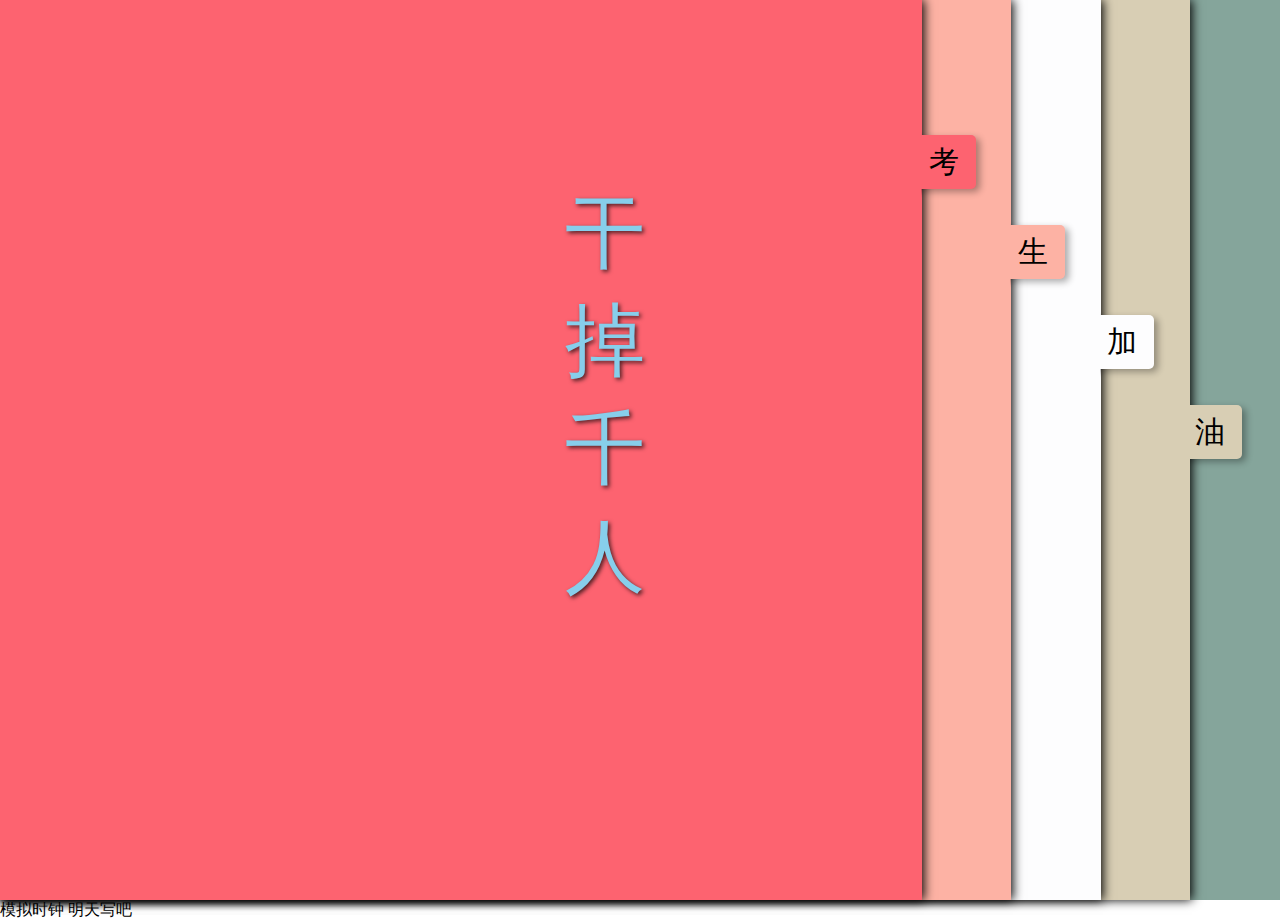
==== index.html @ 9883545b "css1" ====
<!DOCTYPE html>
<html lang="en">
<head>
    <meta charset="UTF-8">
    <title>CSS动画练习</title>
    <link rel="stylesheet" href="css.css">
</head>
<body>
<!--纸张滑出-->
    <section class="css1">
        <div class="area1">
        <div class="page1" style="background-color:#d8ceb4;">
            <aside class="page1-aside" style="background-color:#d8ceb4;">油</aside>
            <p>考的全会</p>
        </div>
            <div class="area2">
        <div class="page2" style="background-color:#fdfdfe;">
            <aside class="page2-aside" style="background-color:#fdfdfe;">加</aside>
            <p>蒙的全对</p>
        </div>
                <div class="area3">
        <div class="page3" style="background-color:#fdb2a4;">
            <aside class="page3-aside" style="background-color:#fdb2a4;">生</aside>
            <p>争取一分</p>
        </div>
        <div class="page4" style="background-color:#fd6370;">
            <aside class="page4-aside" style="background-color:#fd6370;">考</aside>
            <p>干掉千人</p>
        </div>
        </div>
        </div>
        </div>
    </section>
<!--模拟时钟/=-->
    <section>
        模拟时钟

        明天写吧
    </section>

</body>
</html>
---- css.css ----
*{
    margin: 0;
    padding: 0;
    box-sizing: border-box;
}

/*css1纸张滑出*/



.css1{
    position: relative;
    height: 100vh;
    background-color: #85a59b;
}

.area1{

}

.page1,.page2,.page3,.page4{
    position: absolute;
    height: 100vh;
    top: 0;
    left: -60%;
    box-shadow: 2px 0 10px black;
    transition: all 1s ease;
}

.page1{
    width: 93vw;

}
.page2{
    width: 86vw;
}
.page3{
    width: 79vw;
}
.page4{
    width: 72vw;
}

.page1-aside,.page2-aside,.page3-aside,.page4-aside{
    position: absolute;
    font-size: 30px;
    text-align: center;
    line-height: 6vh;
    height: 6vh;
    width: 5vw;
    left: 99%;
    border-top-right-radius: 5px;
    border-bottom-right-radius: 5px;
    box-shadow:4px 3px 7px 0 rgba(0, 0, 0, 0.32);
}

.page1-aside{
    top: 45%;
}
.page2-aside{
    top: 35%;
}
.page3-aside{
    top: 25%;
}
.page4-aside{
    top: 15%;
}

/*遮住阴影*/
.page4-aside::after,.page1-aside::after,.page2-aside::after,.page3-aside::after{
    content: "";
    display: block;
    position: absolute;
    height: 20vh;
    width: 3vw;
    left: -46%;
    top: -100%;

}
.page4-aside::after{
    background-color:#fd6370;
}
.page1-aside::after{
    left: -42%;
    background-color:#d8ceb4;
}
.page2-aside::after{
    left: -44%;
    background-color:#fdfdfe;
}
.page3-aside::after{
    left: -46%;
    background-color:#fdb2a4
}
.area1 p{
    position: absolute;
    display: block;
    left: 70%;
    margin-left: -1em;
    top: 20%;
    color: skyblue;
    width: 1em;
    height: 5em;
    font-size: 80px;
    text-align: center;
    text-shadow: 2px 2px 4px rgba(0, 0, 0, 0.7);
}


/*布局完成，开始添加hover*/


.area1:hover .page1{
    left: 0;
}
.area2:hover .page2{
    left: 0;
}
.area3:hover .page3{
    left: 0;
}
.page4:hover{
    left: 0;
}

/*模拟时钟*/
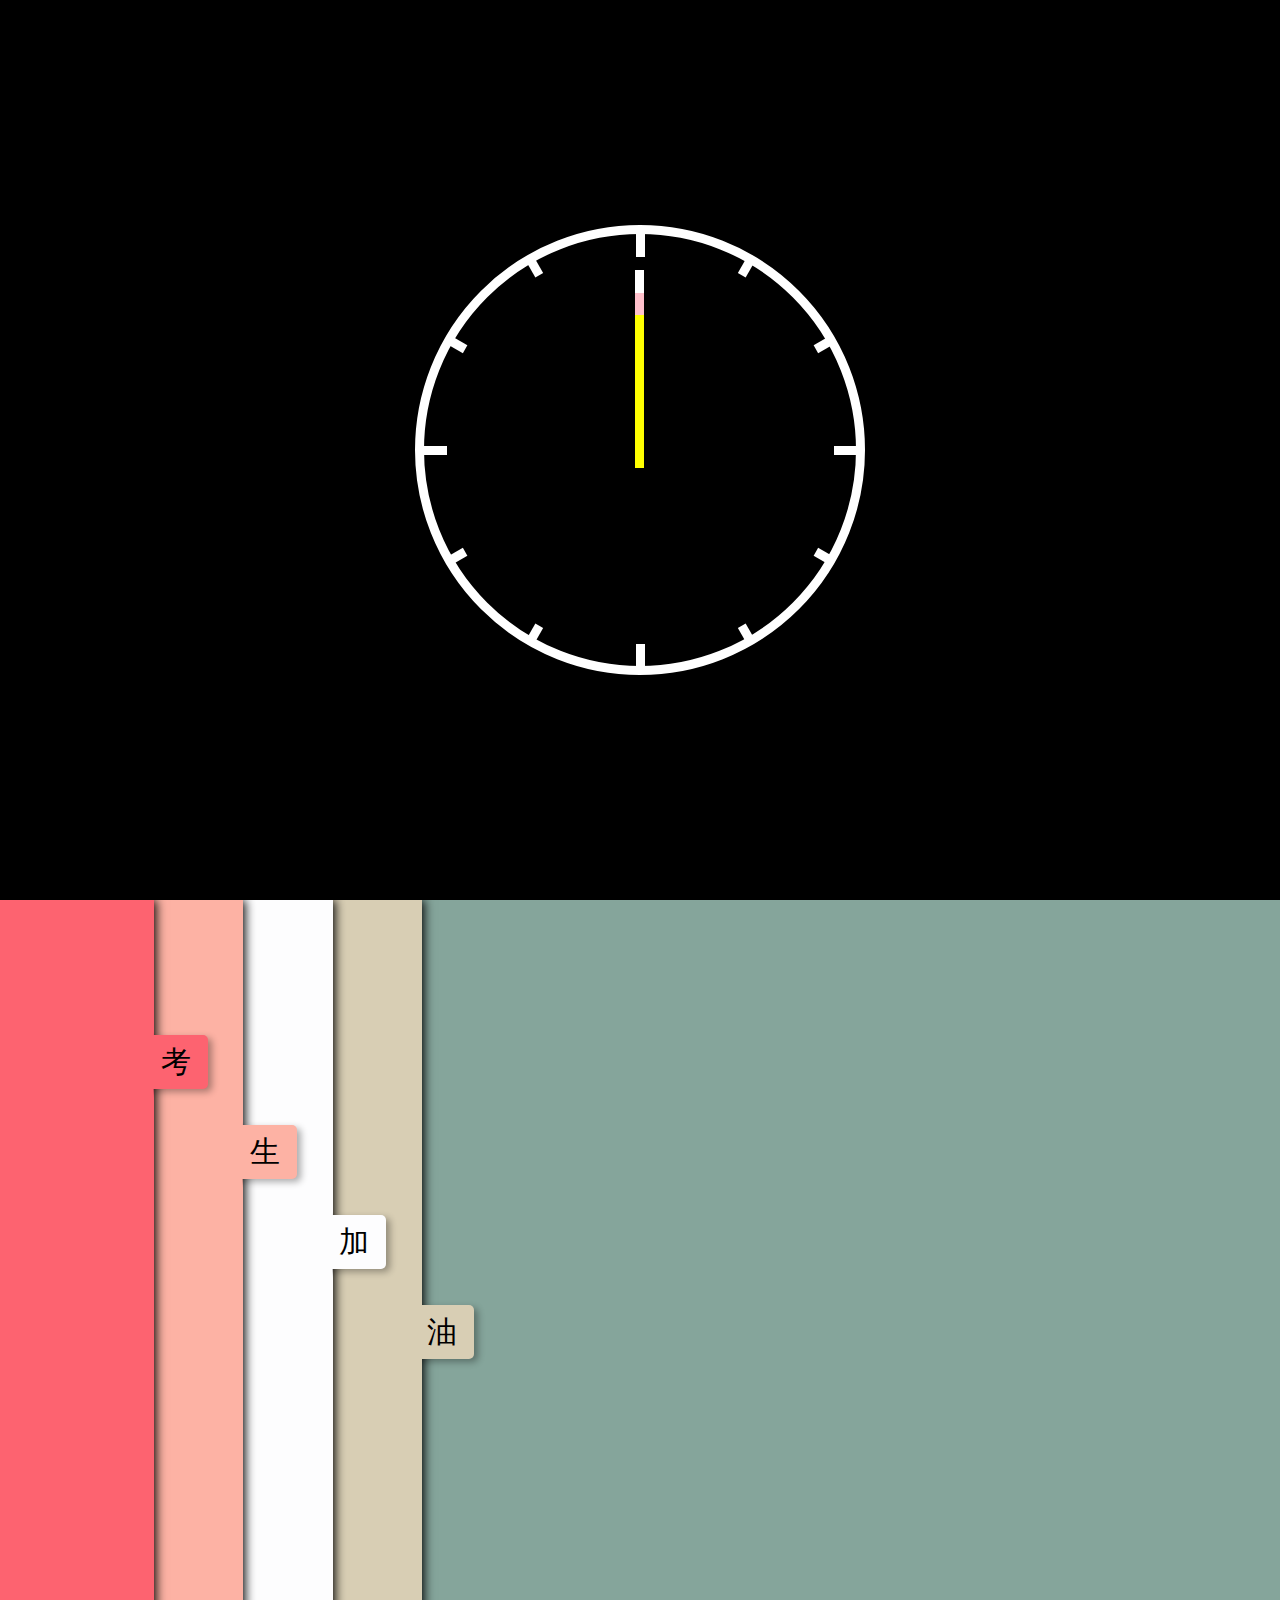
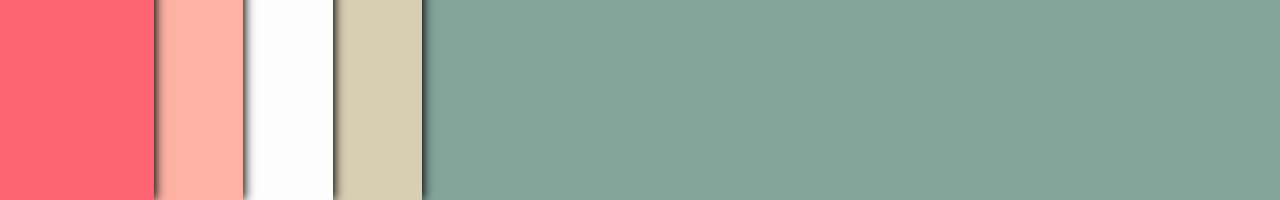
==== commit 28357f51: "time" ====
--- a/index.html
+++ b/index.html
@@ -3,9 +3,38 @@
 <head>
     <meta charset="UTF-8">
     <title>CSS动画练习</title>
-    <link rel="stylesheet" href="css.css">
+<!--    纸张滑出-->
+    <link rel="stylesheet" href="css/css.css">
+<!--    时钟-->
+    <link rel="stylesheet" href="css/time.css">
 </head>
 <body>
+<!--模拟时钟/=-->
+
+<section class="time">
+    <div class="time-body">
+        <div class="timemark">
+            <div class="timenum time1"></div>
+            <div class="timenum time2"></div>
+            <div class="timenum time3"></div>
+            <div class="timenum time4"></div>
+            <div class="timenum time5"></div>
+            <div class="timenum time6"></div>
+            <div class="timenum time7"></div>
+            <div class="timenum time8"></div>
+            <div class="timenum time9"></div>
+            <div class="timenum time10"></div>
+            <div class="timenum time11"></div>
+            <div class="timenum time12"></div>
+        </div>
+        <div class="pointer">
+            <div class="S"></div>
+            <div class="M"></div>
+            <div class="T"></div>
+        </div>
+    </div>
+</section>
+
 <!--纸张滑出-->
     <section class="css1">
         <div class="area1">
@@ -31,12 +60,7 @@
         </div>
         </div>
     </section>
-<!--模拟时钟/=-->
-    <section>
-        模拟时钟
 
-        明天写吧
-    </section>
 
 </body>
 </html>--- a/css/css.css
+++ b/css/css.css
@@ -0,0 +1,124 @@
+*{
+    margin: 0;
+    padding: 0;
+    box-sizing: border-box;
+}
+
+/*css1纸张滑出*/
+
+
+
+.css1{
+    position: relative;
+    height: 100vh;
+    background-color: #85a59b;
+}
+.page1,.page2,.page3,.page4{
+    position: absolute;
+    height: 100vh;
+    top: 0;
+    left: -60%;
+    box-shadow: 2px 0 10px black;
+    transition: all 1s ease;
+}
+
+.page1{
+    width: 93vw;
+
+}
+.page2{
+    width: 86vw;
+}
+.page3{
+    width: 79vw;
+}
+.page4{
+    width: 72vw;
+}
+
+.page1-aside,.page2-aside,.page3-aside,.page4-aside{
+    position: absolute;
+    font-size: 30px;
+
+    text-align: center;
+    line-height: 6vh;
+    height: 6vh;
+    width: 5vw;
+    left: 99%;
+    border-top-right-radius: 5px;
+    border-bottom-right-radius: 5px;
+    box-shadow:4px 3px 7px 0 rgba(0, 0, 0, 0.32);
+}
+
+.page1-aside{
+    top: 45%;
+}
+.page2-aside{
+    top: 35%;
+}
+.page3-aside{
+    top: 25%;
+}
+.page4-aside{
+    top: 15%;
+}
+
+/*遮住阴影*/
+.page4-aside::after,.page1-aside::after,.page2-aside::after,.page3-aside::after{
+    content: "";
+    display: block;
+    position: absolute;
+    height: 20vh;
+    width: 3vw;
+    left: -46%;
+    top: -100%;
+
+}
+.page4-aside::after{
+    background-color:#fd6370;
+}
+.page1-aside::after{
+    left: -42%;
+    background-color:#d8ceb4;
+}
+.page2-aside::after{
+    left: -44%;
+    background-color:#fdfdfe;
+}
+.page3-aside::after{
+    left: -46%;
+    background-color:#fdb2a4
+}
+.area1 p{
+    position: absolute;
+    display: block;
+    left: 70%;
+    margin-left: -1em;
+    top: 20%;
+    color: skyblue;
+    width: 1em;
+    height: 5em;
+    font-size: 80px;
+    text-align: center;
+    text-shadow: 2px 2px 4px rgba(0, 0, 0, 0.7);
+}
+
+
+/*布局完成，开始添加hover*/
+
+
+.area1:hover .page1{
+    left: 0;
+}
+.area2:hover .page2{
+    left: 0;
+}
+.area3:hover .page3{
+    left: 0;
+}
+.page4:hover{
+    left: 0;
+}
+
+/*模拟时钟*/
+
--- a/css/time.css
+++ b/css/time.css
@@ -0,0 +1,114 @@
+.time{
+    position: relative;
+    height: 100vh;
+    background-color: black;
+}
+
+.time-body{
+    position: absolute;
+    left: 50%;
+    margin-left: -25vh;
+    top: 50%;
+    margin-top: -25vh;
+    width: 50vh;
+    height: 50vh;
+    background-color: transparent;
+    border: 1vh solid white;
+    border-radius: 25vh;
+}
+
+
+.timenum {
+    position: absolute;
+    left: -1%;
+    top: 50%;
+    margin-top: -0.5vh;
+    width: 49vh;
+    height: 1vh;
+    border-left: 2vh solid white;
+}
+.timenum:nth-child(3n){
+    border-left: 3vh solid white;
+}
+.time1 {
+
+    transform: rotateZ(120deg);
+}
+.time2 {
+    transform: rotateZ(150deg);
+}
+.time3 {
+    transform: rotateZ(180deg);
+}
+.time4 {
+    transform: rotateZ(210deg);
+}
+.time5 {
+    transform: rotateZ(240deg);
+}
+.time6 {
+    transform: rotateZ(270deg);
+}
+.time7 {
+    transform: rotateZ(300deg);
+}
+.time8 {
+    transform: rotateZ(330deg);
+}
+.time9 {
+    transform: rotateZ(0deg);
+}
+.time10 {
+     transform: rotateZ(30deg);
+ }
+.time11 {
+    transform: rotateZ(60deg);
+}
+.time12 {
+    transform: rotateZ(90deg);
+}
+
+
+.T,.S,.M{
+    position: absolute;
+    left: 50%;
+    top: 50%;
+    margin-top: -0.5vh;
+    height: 1vh;
+}
+
+.S{
+    margin-left: -20vh;
+    width: 40vh;
+    border-left: 22vh solid white;
+    animation: goS 60s linear;
+}
+
+
+.M{
+    margin-left: -17.5vh;
+    width: 35vh;
+    border-left: 19.5vh solid pink;
+    animation: goS 3600s linear;
+}
+
+.T{
+    margin-left: -15vh;
+    width: 30vh;
+    border-left: 17vh solid yellow;
+    animation: goS 216000s linear;
+}
+.pointer{
+    position: absolute;
+    left: 50%;
+    margin-left: -25vh;
+    top: 50%;
+    margin-top: -25vh;
+    width: 50vh;
+    height: 50vh;
+    transform: rotateZ(90deg);
+}
+
+@keyframes goS {
+    100%{transform: rotateZ(360deg)}
+}
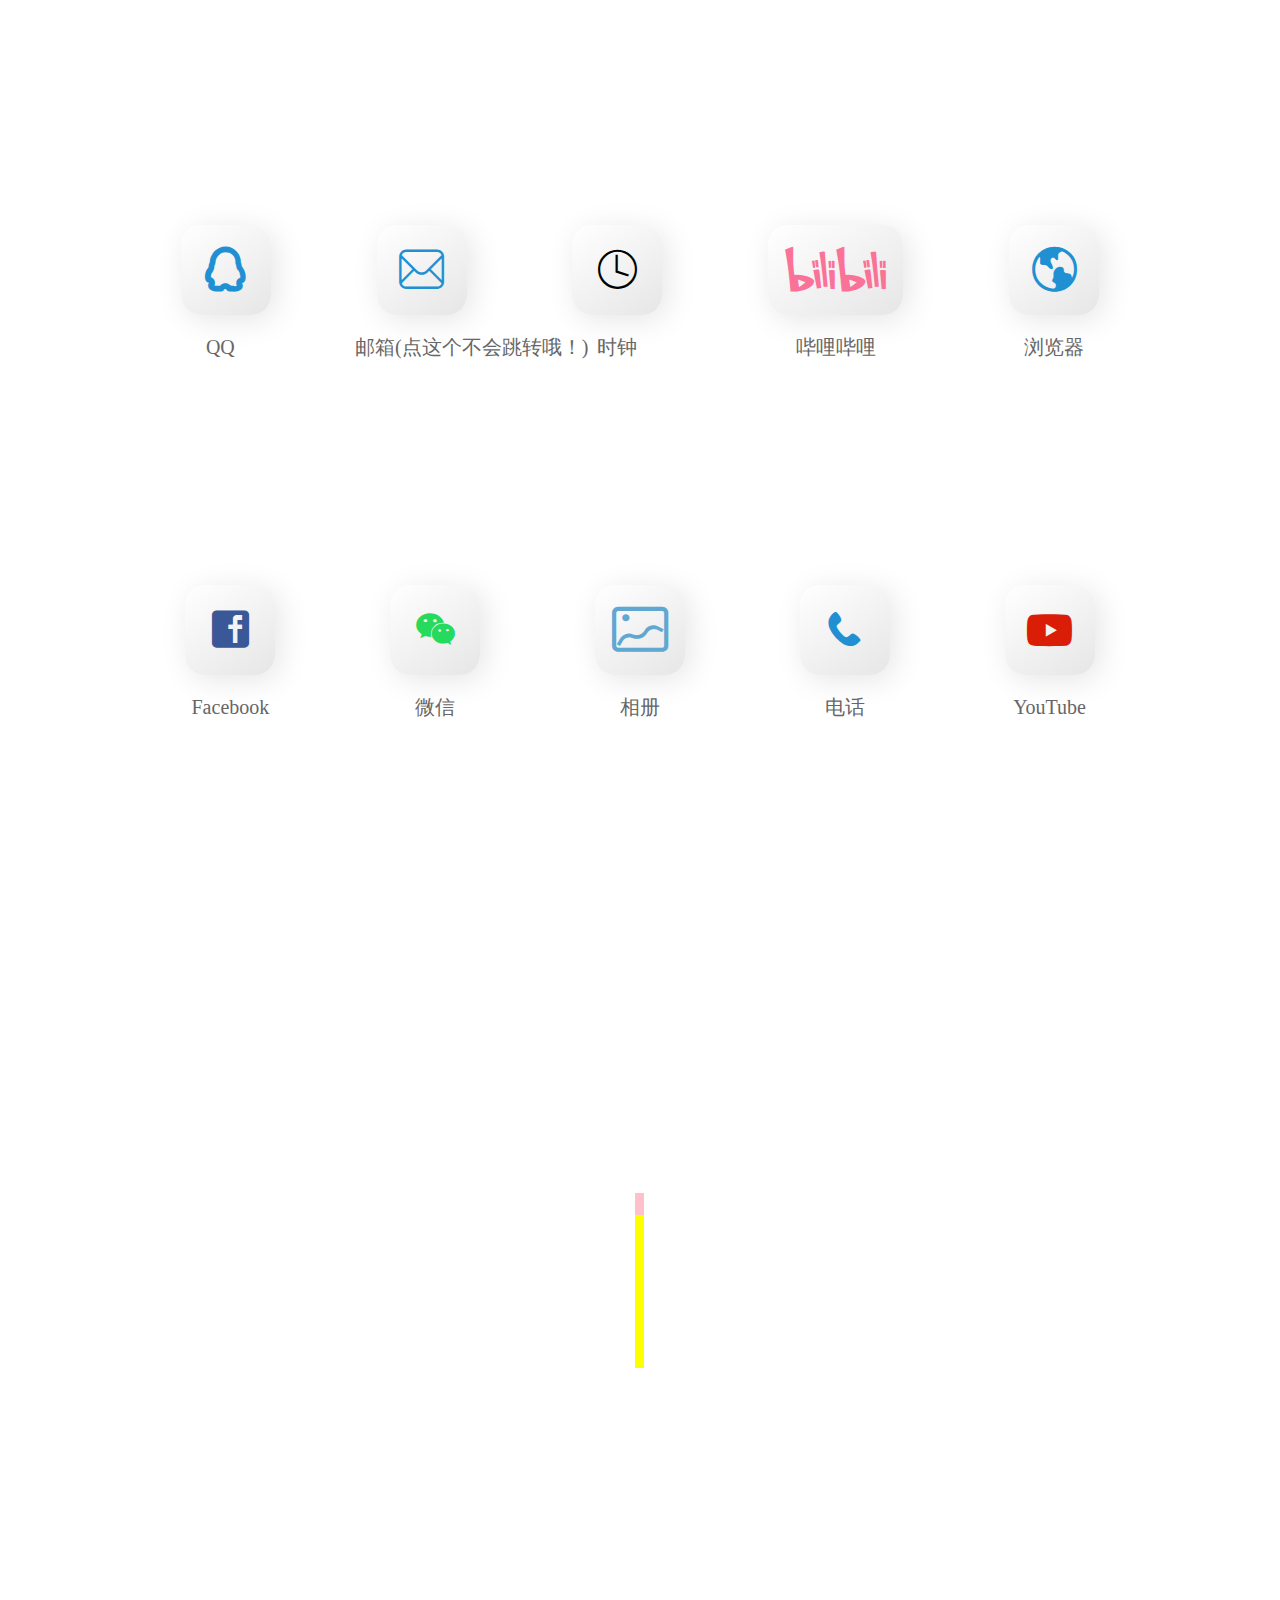
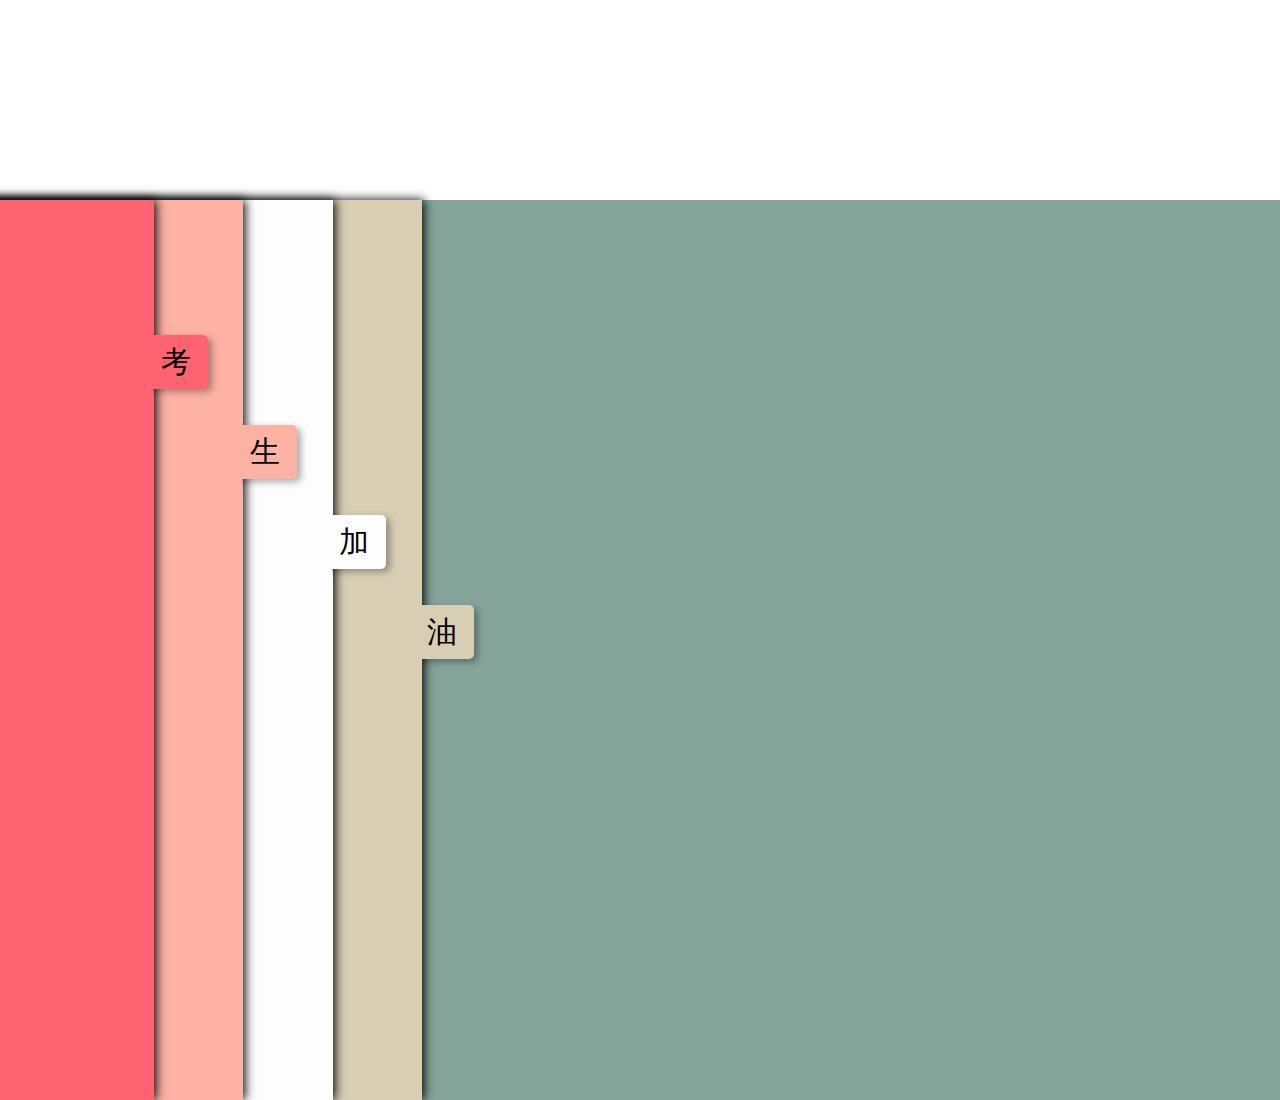
==== commit 602ceea0: "new" ====
--- a/index.html
+++ b/index.html
@@ -3,15 +3,40 @@
 <head>
     <meta charset="UTF-8">
     <title>CSS动画练习</title>
+<!--    字体图标-->
+    <link rel="stylesheet" href="font-icon/font_kjczy0889b/iconfont.css">
 <!--    纸张滑出-->
     <link rel="stylesheet" href="css/css.css">
 <!--    时钟-->
     <link rel="stylesheet" href="css/time.css">
+<!--    拟态化网页图标 -->
+    <link rel="stylesheet" href="css/Mimicicon.css">
+
 </head>
 <body>
+
+<!--拟态化网页图标-->
+
+<section class="Mimicicon">
+
+    <ul class="icon-body">
+        <a href="https://im.qq.com/"><li class="QQ icon iconfont" style="color: rgb(32, 144, 210)">&#xe61e;</li></a>
+        <li class="icon iconfont" style="color: rgb(32, 144, 210)">&#xe64d;</li>
+        <a href="#-time"><li class="icontime icon iconfont" style="color: black">&#xe6be;</li></a>
+        <a href="https://www.bilibili.com/"><li class="iconbilibili icon iconfont" style="width: 15vh;color: rgb(251, 114, 153)">&#xe6b4;</li></a>
+        <a href="https://www.baidu.com/"><li class="iconbaidu icon iconfont" style="color: rgb(32, 144, 210)">&#xe68f;</li></a>
+        <a href="#"><li class="Facebook icon iconfont" style="color: rgb(58, 88, 152)">&#xe511;</li></a>
+        <a href="#"><li class="Wechat icon iconfont" style="color: rgb(37, 218, 92)">&#xe620;</li></a>
+        <a href="#paper"><li class="picture icon iconfont" style="color: rgb(96, 167, 210)">&#xe6ab;</li></a>
+        <a href="#"><li class="phone icon iconfont" style="color: rgb(32, 144, 210)">&#xe603;</li></a>
+        <a href="https://www.youtube.com/"><li class="youtube icon iconfont" style="color: rgb(217, 29, 7)">&#xea07;</li></a>
+    </ul>
+
+</section>
+
 <!--模拟时钟/=-->
 
-<section class="time">
+<section class="time" id="-time">
     <div class="time-body">
         <div class="timemark">
             <div class="timenum time1"></div>
@@ -36,7 +61,7 @@
 </section>
 
 <!--纸张滑出-->
-    <section class="css1">
+    <section class="css1" id="paper">
         <div class="area1">
         <div class="page1" style="background-color:#d8ceb4;">
             <aside class="page1-aside" style="background-color:#d8ceb4;">油</aside>
--- a/font-icon/font_kjczy0889b/iconfont.css
+++ b/font-icon/font_kjczy0889b/iconfont.css
@@ -0,0 +1,57 @@
+@font-face {font-family: "iconfont";
+  src: url('iconfont.eot?t=1594689063688'); /* IE9 */
+  src: url('iconfont.eot?t=1594689063688#iefix') format('embedded-opentype'), /* IE6-IE8 */
+  url('[data-uri]') format('woff2'),
+  url('iconfont.woff?t=1594689063688') format('woff'),
+  url('iconfont.ttf?t=1594689063688') format('truetype'), /* chrome, firefox, opera, Safari, Android, iOS 4.2+ */
+  url('iconfont.svg?t=1594689063688#iconfont') format('svg'); /* iOS 4.1- */
+}
+
+.iconfont {
+  font-family: "iconfont" !important;
+  font-size: 16px;
+  font-style: normal;
+  -webkit-font-smoothing: antialiased;
+  -moz-osx-font-smoothing: grayscale;
+}
+
+.icon-tengxun:before {
+  content: "\e61e";
+}
+
+.icon-duanxin:before {
+  content: "\e64d";
+}
+
+.icon-clock:before {
+  content: "\e6be";
+}
+
+.icon-bilibili:before {
+  content: "\e6b4";
+}
+
+.icon-liulanqi:before {
+  content: "\e68f";
+}
+
+.icon-Facebook:before {
+  content: "\e511";
+}
+
+.icon-weixin:before {
+  content: "\e620";
+}
+
+.icon-xiangce:before {
+  content: "\e6ab";
+}
+
+.icon-dianhua:before {
+  content: "\e603";
+}
+
+.icon-youtube:before {
+  content: "\ea07";
+}
+
--- a/css/time.css
+++ b/css/time.css
@@ -1,7 +1,9 @@
 .time{
     position: relative;
     height: 100vh;
-    background-color: black;
+    /*background-color: black;*/
+    background: url("http://a1.qpic.cn/psc?/V10bjlEo0FTCR3/zfrllz9Q9AzvUwq**DIV0yjdXM61sQ5B98YD30nIUE7MhQXEHJR0SvsgULSXfa.wfRRiPStP8Yu4GuRKhjquqw!!/c&ek=1&kp=1&pt=0&bo=OAQ4BDgEOAQRGS4!&tl=3&vuin=1906219821&tm=1594641600&sce=60-2-2&rf=0-0") no-repeat center;
+    background-size: cover;
 }
 
 .time-body{
@@ -81,7 +83,8 @@
     margin-left: -20vh;
     width: 40vh;
     border-left: 22vh solid white;
-    animation: goS 60s linear;
+    animation: goS 60s linear infinite;
+    animation-fill-mode: forwards;
 }
 
 
@@ -89,14 +92,16 @@
     margin-left: -17.5vh;
     width: 35vh;
     border-left: 19.5vh solid pink;
-    animation: goS 3600s linear;
+    animation: goM 60s linear infinite;
+    animation-fill-mode: forwards;
 }
 
 .T{
     margin-left: -15vh;
     width: 30vh;
     border-left: 17vh solid yellow;
-    animation: goS 216000s linear;
+    animation: goT 60s linear infinite;
+    animation-fill-mode: forwards;
 }
 .pointer{
     position: absolute;
@@ -112,3 +117,9 @@
 @keyframes goS {
     100%{transform: rotateZ(360deg)}
 }
+@keyframes goM {
+    100%{transform: rotateZ(15deg)}
+}
+@keyframes goT {
+    100%{transform: rotateZ(0.5deg)}
+}--- a/css/Mimicicon.css
+++ b/css/Mimicicon.css
@@ -0,0 +1,101 @@
+.Mimicicon{
+    height: 100vh;
+    padding-top: 10vh;
+}
+
+a{
+    text-decoration: none;
+}
+
+li{
+    list-style: none;
+}
+
+.icon-body{
+    margin: 0 auto;
+    width: 80vw;
+    height: 80vh;
+    background-color: white;
+    display: flex;
+    flex-wrap: wrap;
+    justify-content: space-around;
+    align-content: space-around;
+}
+
+.icon{
+    position: relative;
+    display: block;
+    margin-left: 50px;
+    margin-right: 50px;
+    width: 10vh;
+    height: 10vh;
+    background: linear-gradient(145deg, #ffffff, #e6e6e6);
+    box-shadow: 5px 5px 30px rgba(0, 0, 0, 0.1),
+    inset 0 0 0 transparent;
+    color: white;
+    border-radius: 20px;
+    font-size: 5vh;
+    text-align: center;
+    line-height: 10vh;
+    transition: shadow .2s ease-out,font-size .2s ease-out,box-shadow .2s ease-out;
+}
+
+.icon:hover{
+    background: white;
+    font-size: 4.5vh;
+    box-shadow: 5px 5px 10px rgba(0, 0, 0, 0.1),
+    inset 10px 10px 30px rgba(0, 0, 0, 0.02);
+    transition: all .2s ease-out;
+}
+.icon:after{
+    position: absolute;
+    content: "";
+    font-size: 20px;
+    line-height: 10px;
+    color: #666666;
+    top: 130%;
+    left: 50%;
+    margin-left: -1em;
+}
+.QQ:after{
+    content: "QQ";
+}
+
+.icon:nth-child(2):after{
+    content: "邮箱(点这个不会跳转哦！)";
+    display: block;
+    width: 300px;
+    margin-left: -100px;
+}
+.icontime:after{
+    content: "时钟";
+}
+.iconbilibili:after{
+    content: "哔哩哔哩";
+    margin-left: -2em;
+}
+.iconbaidu:after{
+    content: "浏览器";
+    margin-left: -1.5em;
+}
+.Facebook:after{
+    content: "Facebook";
+    display: block;
+    width: 100px;
+    margin-left: -50px;
+}
+.Wechat:after{
+    content: "微信";
+}
+.picture:after{
+    content: "相册";
+}
+.phone:after{
+    content: "电话";
+}
+.youtube:after{
+    content: "YouTube";
+    display: block;
+    width: 100px;
+    margin-left: -50px;
+}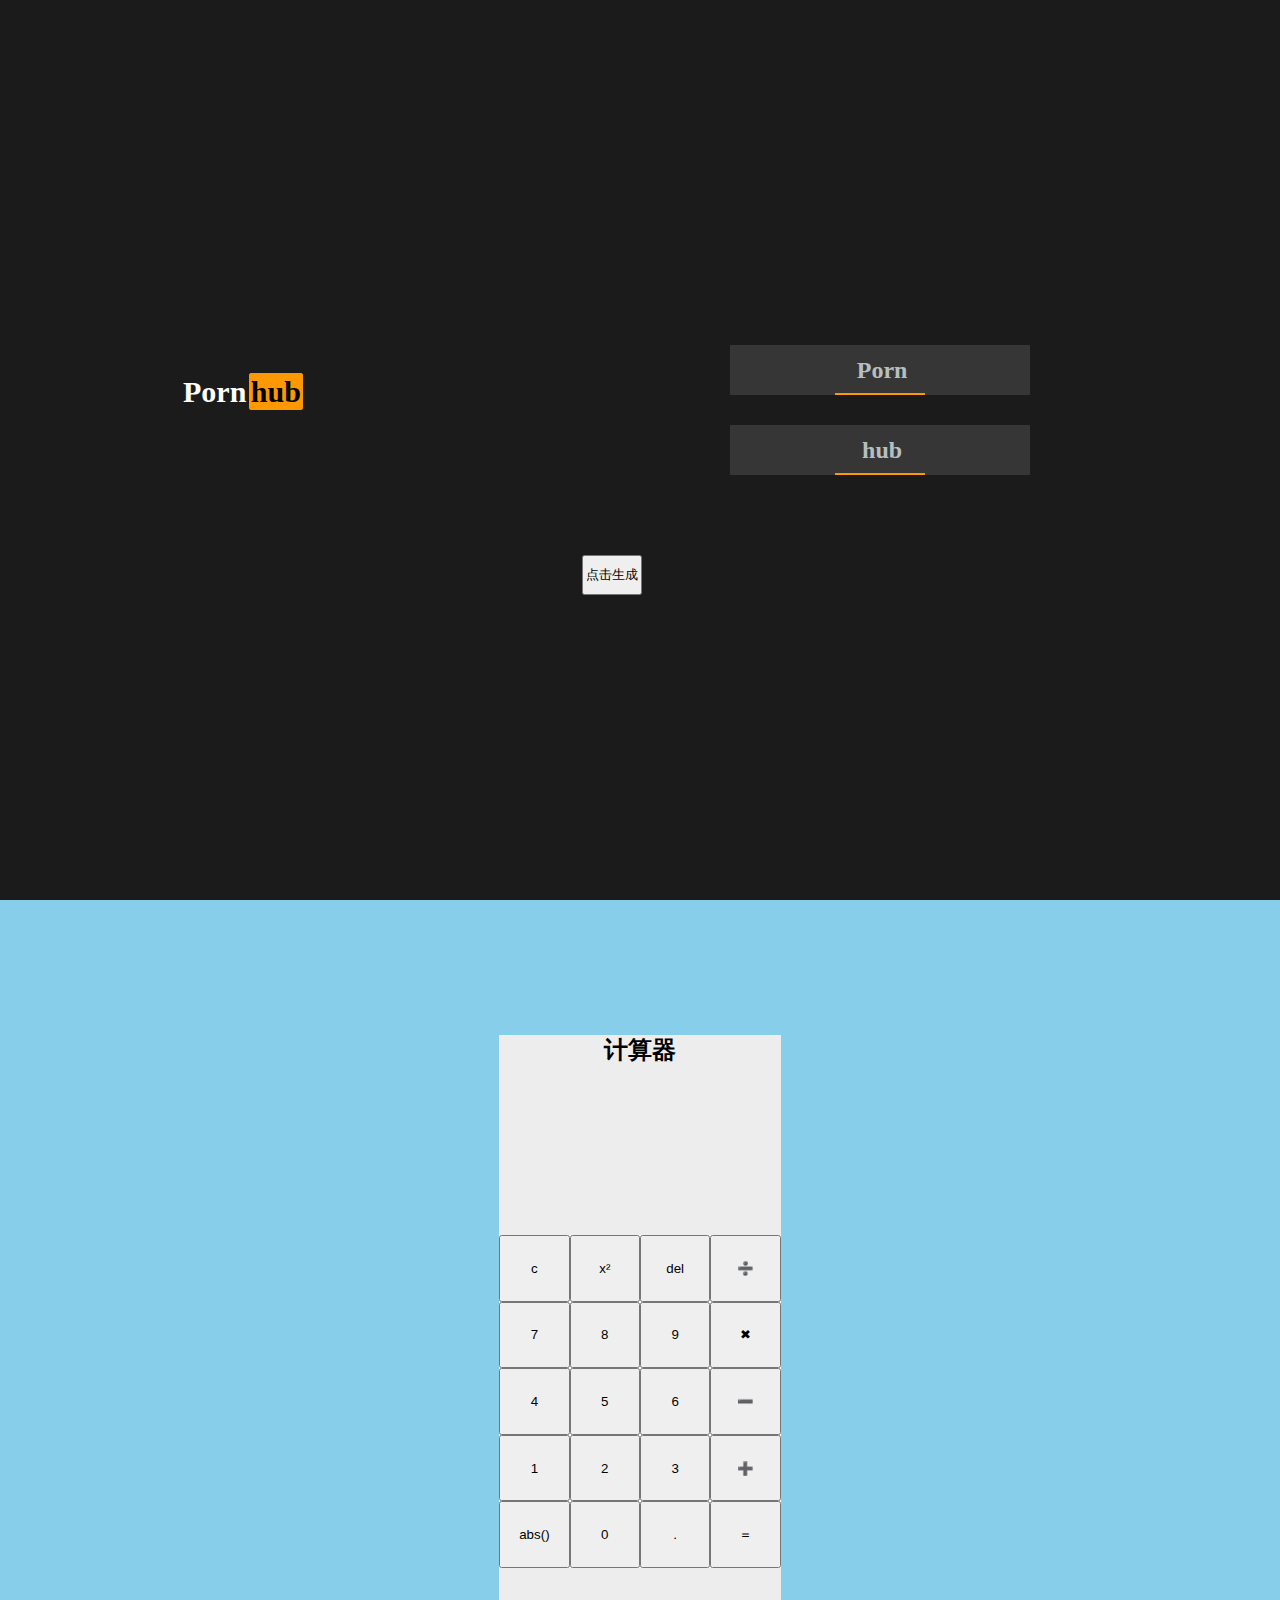
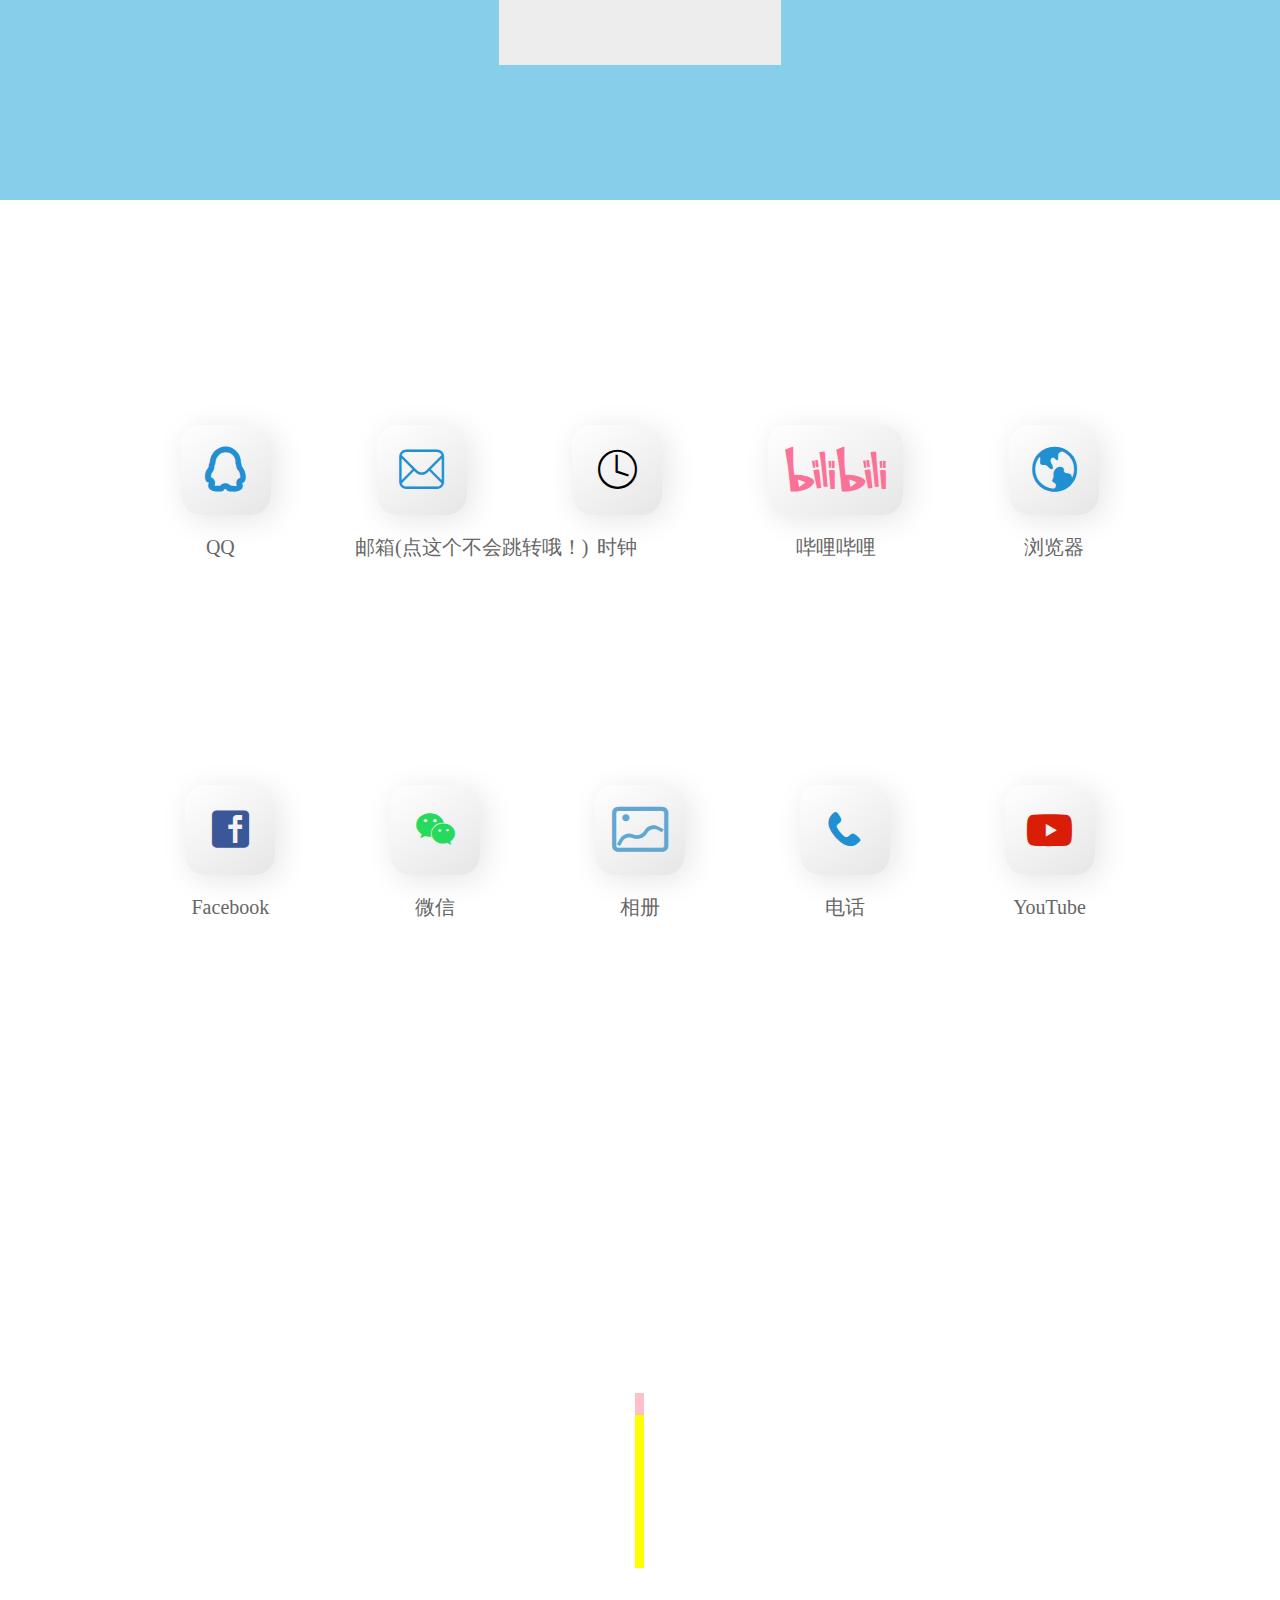
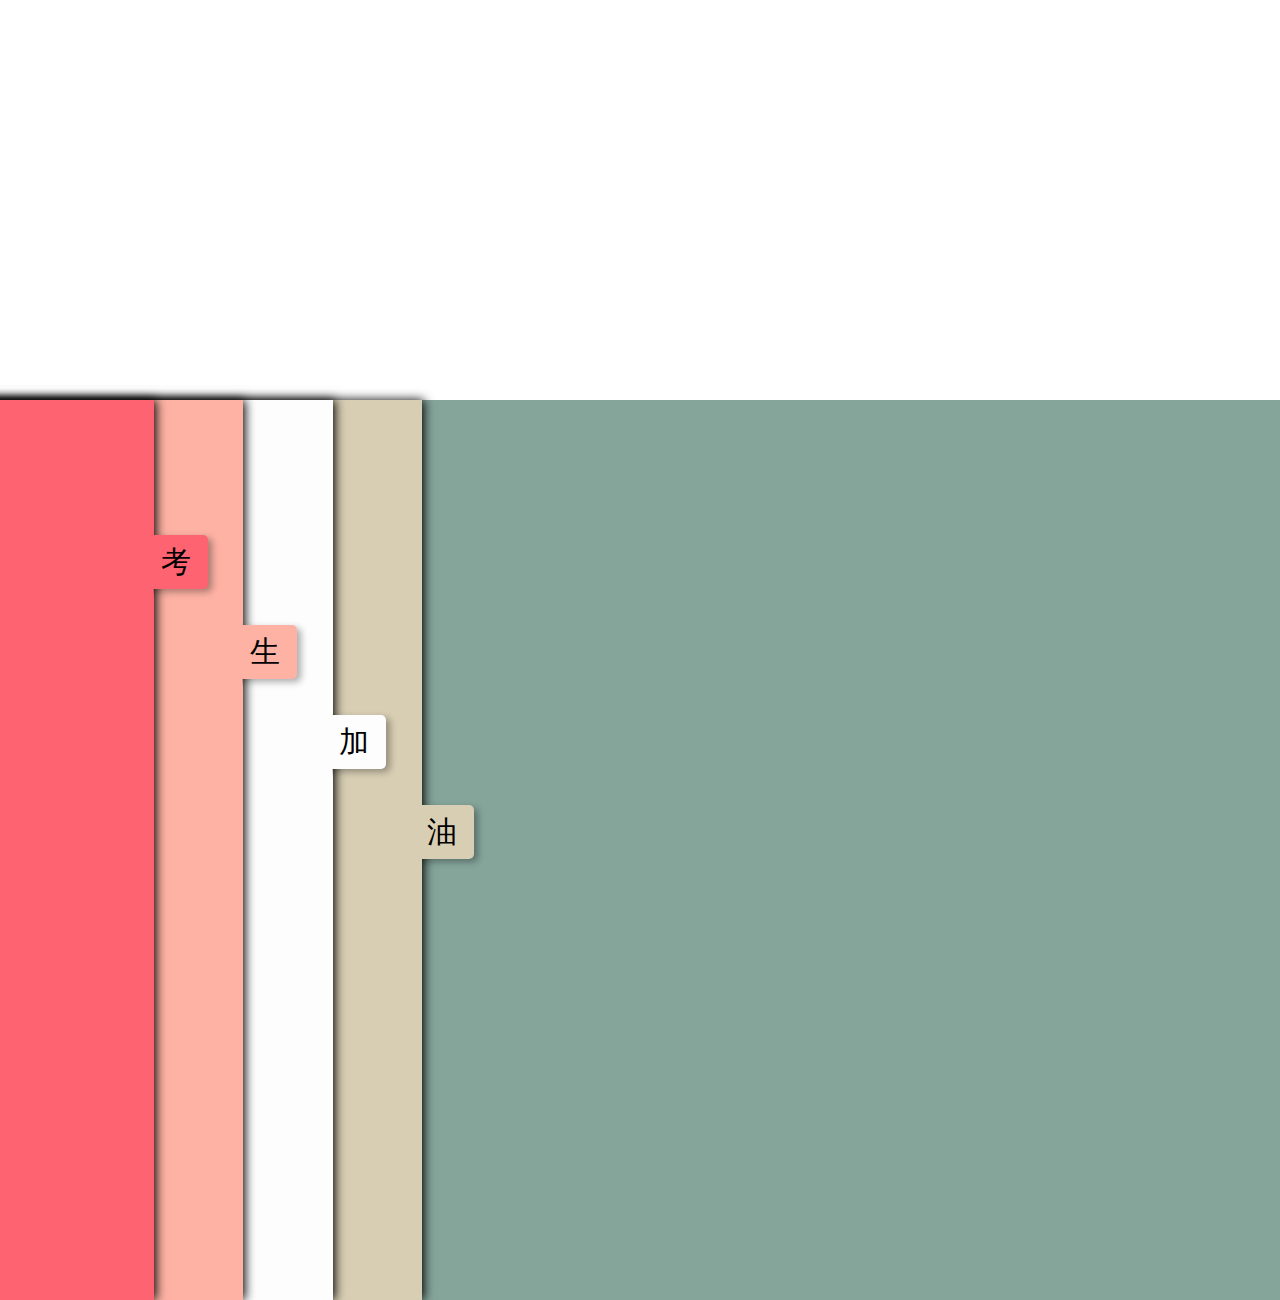
==== commit 6b737ac1: "pornhub" ====
--- a/index.html
+++ b/index.html
@@ -11,9 +11,75 @@
     <link rel="stylesheet" href="css/time.css">
 <!--    拟态化网页图标 -->
     <link rel="stylesheet" href="css/Mimicicon.css">
+<!--    计算机（未实现）-->
+    <script src="js/jisuanji.js"></script>
+    <link rel="stylesheet" href="css/jisuanji.css">
+<!--    pornhub排版生成器-->
+    <link rel="stylesheet" href="css/pornhub.css">
+    <script src="js/pornhub.js"></script>
 
 </head>
 <body>
+
+<!--    pornhub排版生成器-->
+<section class="pornhub">
+    <div class="result">
+        <div class="result-body">
+            <span id = "porn1">Porn</span>
+            <span id = "hub1" >hub</span>
+        </div>
+    </div>
+
+    <div class="input">
+        <div class="input-body">
+            <input type="text" id = "porn" class="input1" value="Porn">
+            <span class="top"></span>
+            <span class="left"></span>
+            <span class="right"></span>
+            <span class="bottom"></span>
+        </div>
+        <div class="input-body">
+            <input type="text" id= "hub" class="input2" value="hub">
+            <span class="top"></span>
+            <span class="left"></span>
+            <span class="right"></span>
+            <span class="bottom"></span>
+        </div>
+    </div>
+    <input id = "pbtn" type="button" value="点击生成" onclick="creatpornhub()">
+</section>
+<!--网页计算机（未实现）-->
+
+<section class="jisuanji">
+    <div class="jisuanji-body">
+        <h6>计算器</h6>
+        <div id="in"></div>
+        <div id="out"></div>
+        <div class="inputbody">
+            <input id="c" class="btn" type="button" value="c">
+            <input id="x²" class="btn" type="button" value="x²">
+            <input id="del" class="btn" type="button" value="del">
+            <input id="➗" class="btn" type="button" value="➗" >
+            <input id="7" class="btn btnnum" type="button" value="7" >
+            <input id="8" class="btn btnnum" type="button" value="8" >
+            <input id="9" class="btn btnnum" type="button" value="9" >
+            <input id="✖" class="btn" type="button" value="✖" >
+            <input id="4" class="btn btnnum" type="button" value="4" >
+            <input id="5" class="btn btnnum" type="button" value="5" >
+            <input id="6" class="btn btnnum" type="button" value="6" >
+            <input id="➖" class="btn" type="button" value="➖" >
+            <input id="1" class="btn btnnum" type="button" value="1" >
+            <input id="2" class="btn btnnum" type="button" value="2" >
+            <input id="3" class="btn btnnum" type="button" value="3" >
+            <input id="➕" class="btn" type="button" value="➕" >
+            <input id="abs()" class="btn" type="button" value="abs()">
+            <input id="0" class="btn" type="button" value="0" >
+            <input id="." class="btn" type="button" value=".">
+            <input id="＝" class="btn" type="button" value="＝" >
+        </div>
+    </div>
+
+</section>
 
 <!--拟态化网页图标-->
 
--- a/css/Mimicicon.css
+++ b/css/Mimicicon.css
@@ -43,8 +43,8 @@
 .icon:hover{
     background: white;
     font-size: 4.5vh;
-    box-shadow: 5px 5px 10px rgba(0, 0, 0, 0.1),
-    inset 10px 10px 30px rgba(0, 0, 0, 0.02);
+    box-shadow: 5px 5px 10px rgba(0, 0, 0, 0.2),
+    inset 10px 10px 30px rgba(0, 0, 0, 0.1);
     transition: all .2s ease-out;
 }
 .icon:after{
--- a/css/jisuanji.css
+++ b/css/jisuanji.css
@@ -0,0 +1,42 @@
+.jisuanji{
+    font-family: "Microsoft YaHei UI Light";
+    position: relative;
+    height: 100vh;
+    background-color: skyblue;
+}
+.jisuanji-body{
+    position: absolute;
+    height: 70vh;
+    width: 22vw;
+    background-color: #ededee;
+    left: 50%;
+    top: 50%;
+    margin-left: -11vw;
+    margin-top: -35vh;
+}
+.jisuanji-body>h6{
+    line-height: 30px;
+    text-align: center;
+    font-size: 24px;
+}
+#in{
+    margin-top: 20px;
+    height: 50px;
+    font-size: 20px;
+}
+
+#out{
+    height: 100px;
+}
+
+.inputbody{
+    height: 333px;
+    width: 22vw;
+    background-color: #fff;
+    display: flex;
+    flex-wrap: wrap;
+}
+.btn{
+    height: 20%;
+    width: 25%;
+}--- a/css/pornhub.css
+++ b/css/pornhub.css
@@ -0,0 +1,150 @@
+.pornhub{
+    position: relative;
+    height: 100vh;
+    background-color: #1b1b1c;
+}
+
+.result{
+    position: absolute;
+    width: 500px;
+    height: 200px;
+    left: 10%;
+    top:35%;
+    background-color: #1b1b1c;
+}
+
+.input{
+    position: absolute;
+    width: 300px;
+    height: 200px;
+    left: 57%;
+    top: 35%;
+}
+
+.input-body,
+.input1,
+.input2{
+    width: 300px;
+    height: 50px;
+}
+
+.input-body{
+    position: relative;
+    margin: 30px 0;
+}
+
+.input1,
+.input2 {
+    font-family: "Microsoft YaHei UI Light";
+    background-color: #363637;
+    height: 50px;
+    text-align: center;
+    font-weight: 900;
+    font-size: 24px;
+    padding-left: 5px;
+    outline: none;
+    border: none;
+    color: #b6bfc0;
+}
+
+.input-body span{
+    content: "";
+    display: block;
+    transition: transform .1s ease-in-out;
+}
+.bottom{
+    position: absolute;
+    top:48px;
+    left: 0px;
+    width: 300px;
+    height: 2px;
+    background-color: #fd9801;
+    transform: scaleX(0.3);
+    transition: all 0.4s ease-in;
+}
+
+.input-body:hover .bottom{
+    transform: scaleX(1);
+    transition: all 0.4s ease-in;
+}
+.top{
+    position: absolute;
+    top: 0px;
+    transform: scaleX(0);
+    transform-origin: left center;
+    transition-delay: .2s;
+    width: 300px;
+    height: 2px;
+    background-color: #fd9801;
+}
+.left,.right{
+    position: absolute;
+    width: 2px;
+    height: 48px;
+    transform: scaleY(0);
+    background-color: #fd9801;
+}
+.left{
+    left: 0;
+    top: 0px;
+    transform-origin: bottom center;
+    transition-delay: .3s;
+}
+.right{
+    left: 298px;
+    top: 0;
+    transform-origin: top center;
+    transition-delay: .1s;
+}
+
+input:focus ~ .right {
+    transform: scaleY(1);
+    transition-delay: .1s;
+    transform-origin: bottom center;
+}
+input:focus ~ .left {
+    transform: scaleY(1);
+    transform-origin: top center;
+    transition-delay: .3s;
+}
+input:focus ~ .top {
+    transform: scaleX(1);
+    transition-delay: .2s;
+    transform-origin: right center;
+}
+input:focus ~ .bottom {
+    transform: scaleX(1);
+    transform-origin: center center;
+}
+
+.result-body{
+    position: absolute;
+    top: 30%;
+    left: 10%;
+    font-weight: 900;
+    font-size: 30px;
+}
+.result-body>span:nth-child(1){
+    position: relative;
+    margin-left: 5px;
+    color: white;
+}
+.result-body>span:nth-child(2){
+    position: relative;
+    margin-left: -5px;
+    background-color: #fd9801;
+    border:2px solid #fd9801;
+    border-radius: 3px;
+}
+
+
+
+#pbtn{
+    position: absolute;
+    width: 60px;
+    height: 40px;
+    top: 65%;
+    margin-top: -30px;
+    left: 47%;
+    margin-left: -20px;
+}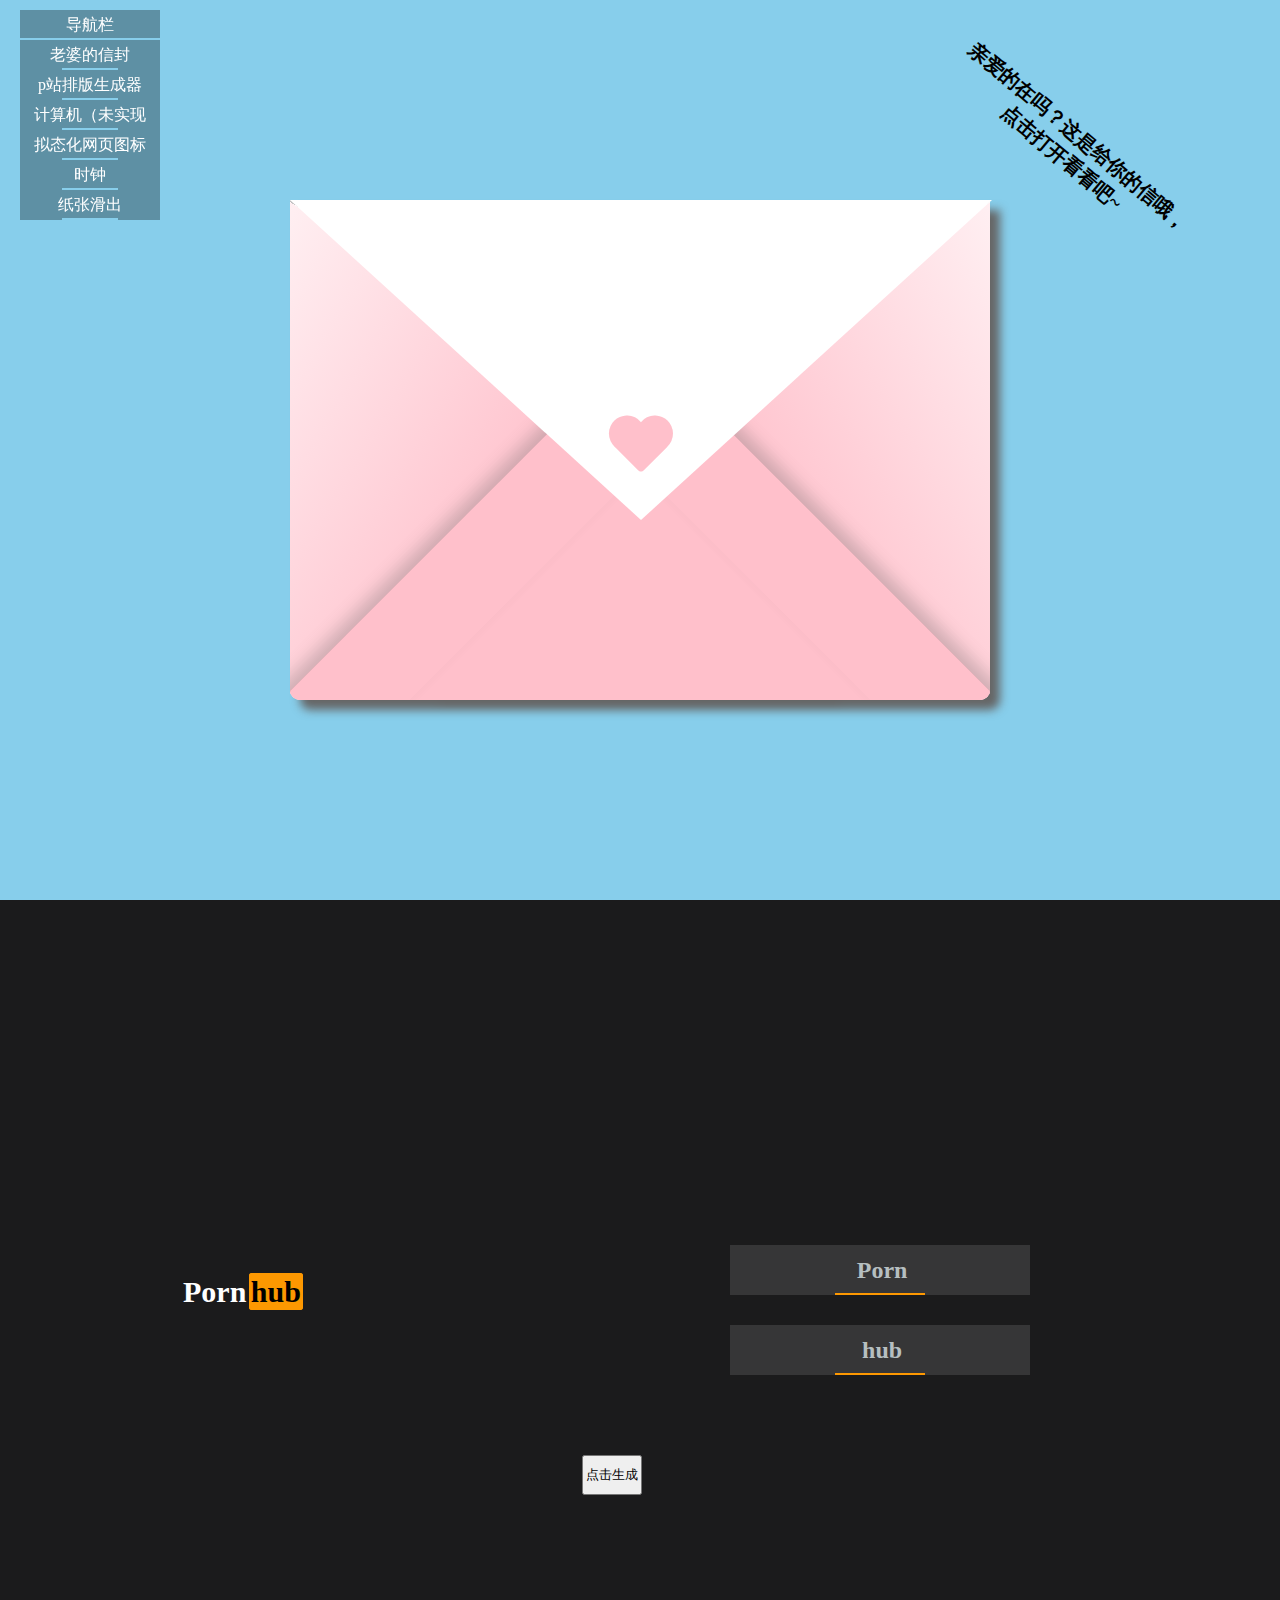
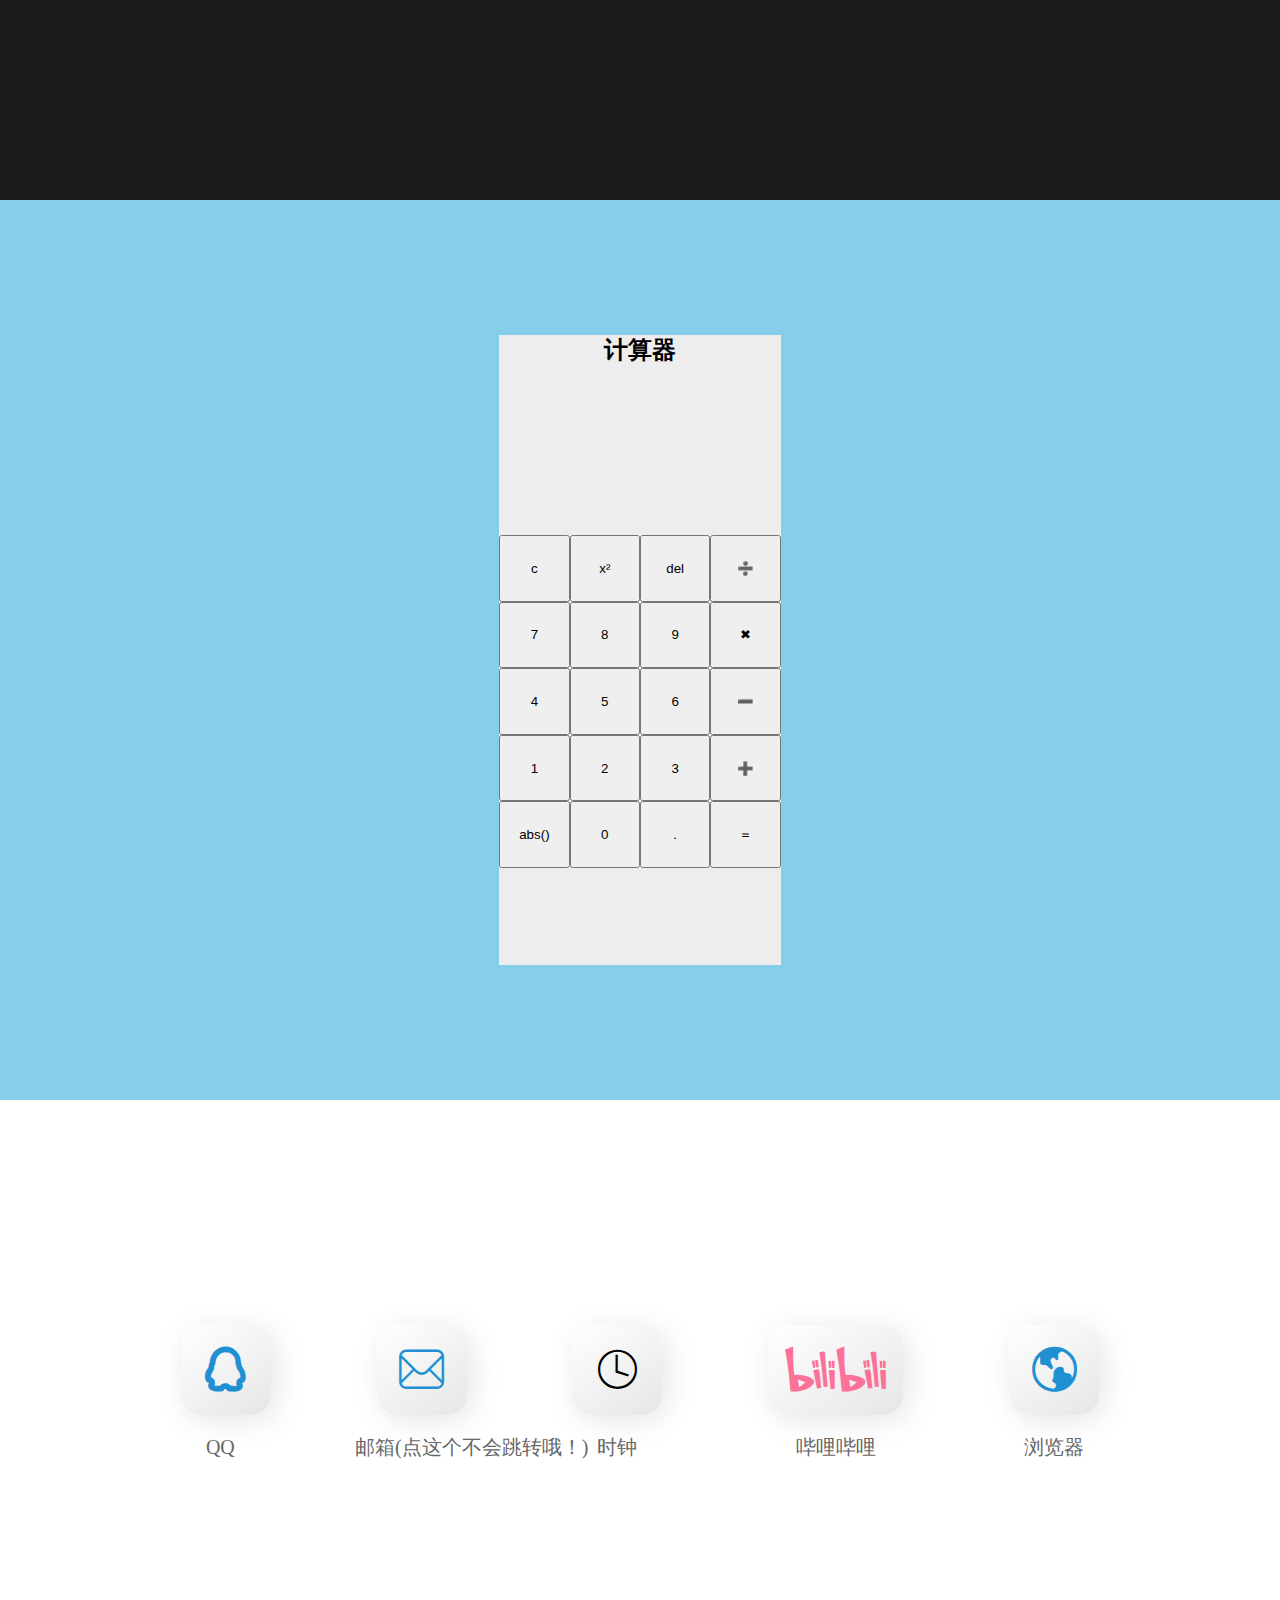
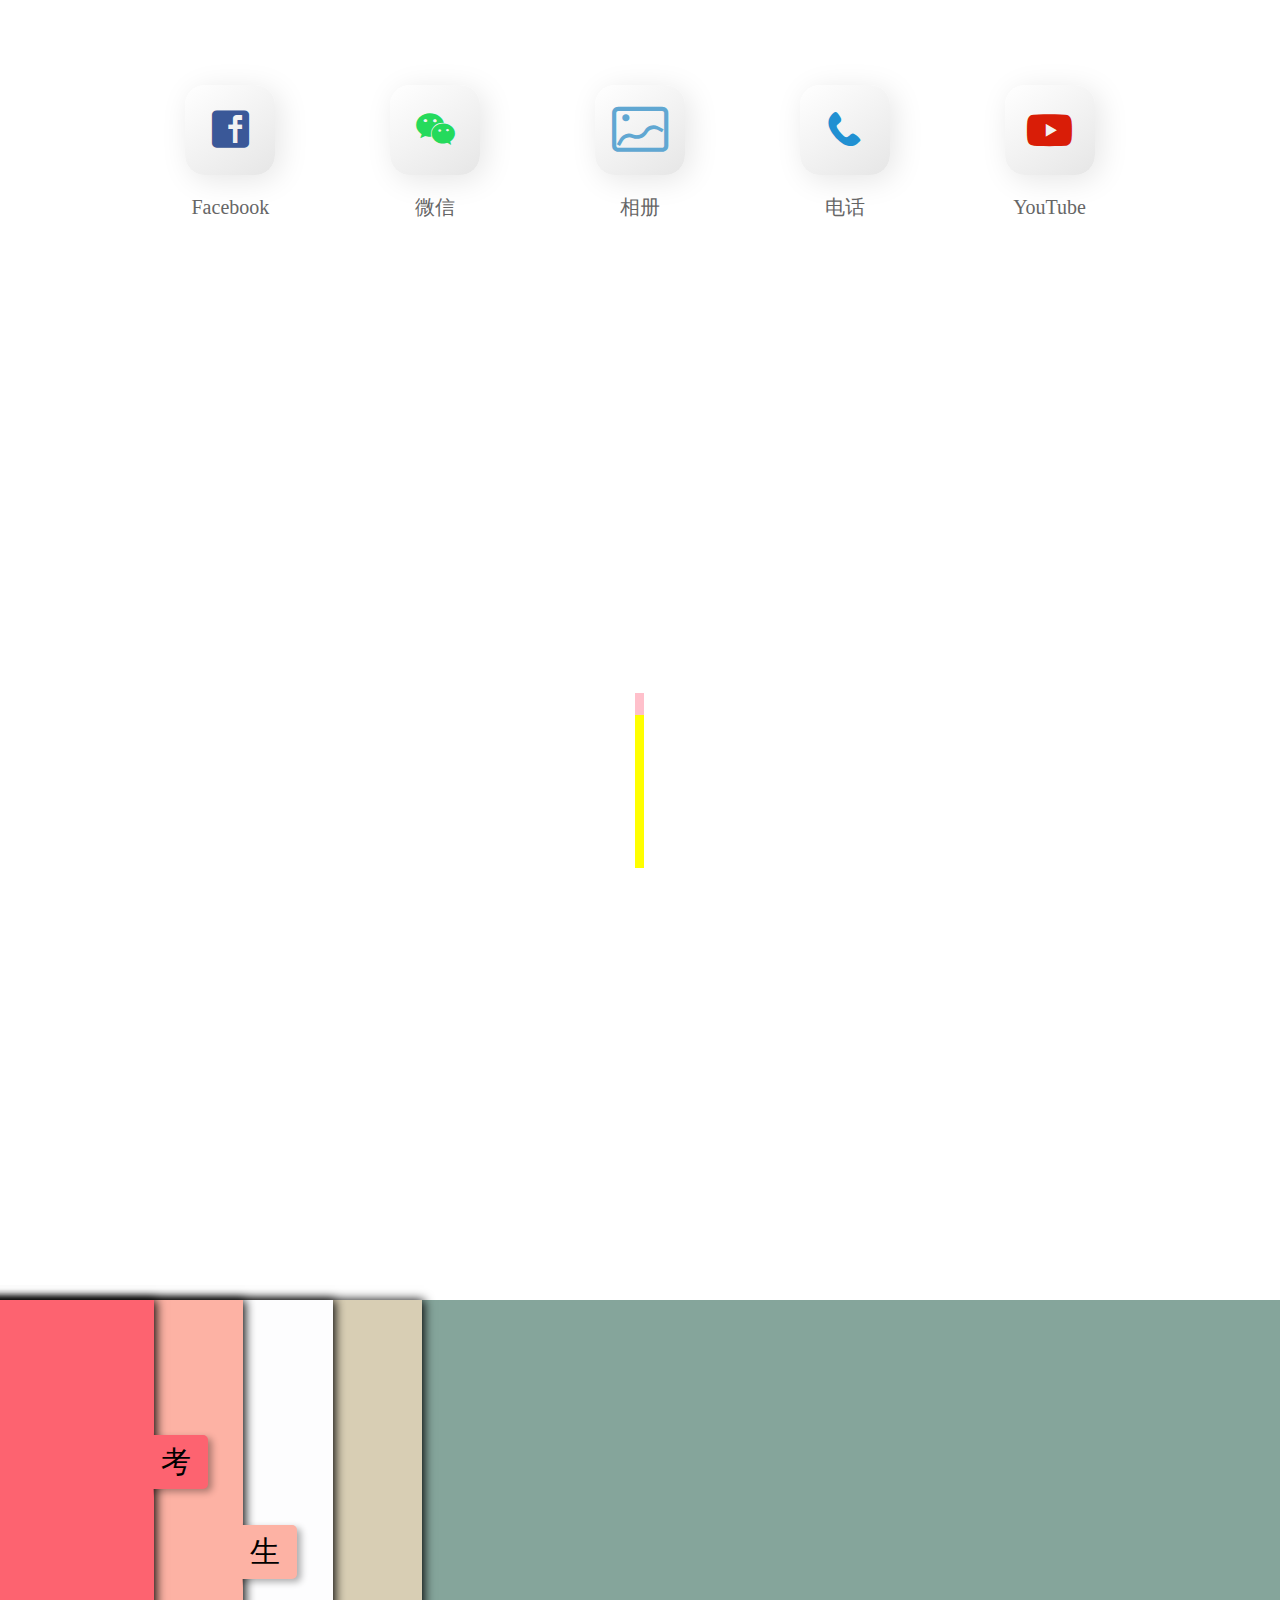
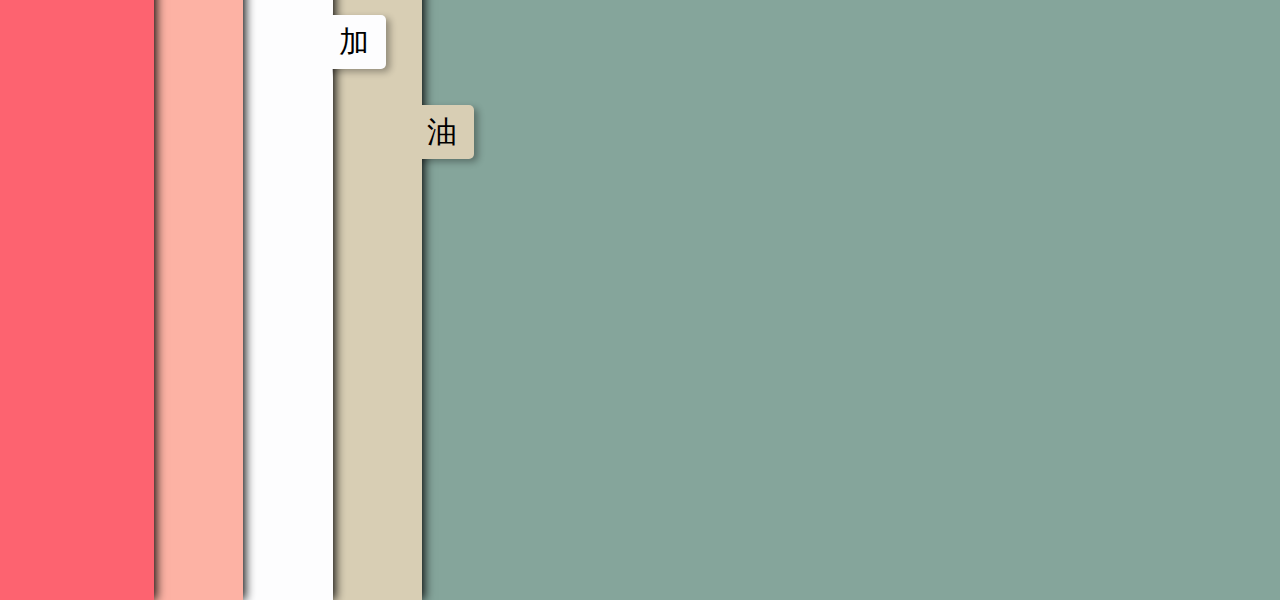
==== commit 2ce53ac9: "re" ====
--- a/index.html
+++ b/index.html
@@ -3,6 +3,8 @@
 <head>
     <meta charset="UTF-8">
     <title>CSS动画练习</title>
+<!--    导航栏-->
+    <link rel="stylesheet" href="css/nav.css">
 <!--    字体图标-->
     <link rel="stylesheet" href="font-icon/font_kjczy0889b/iconfont.css">
 <!--    纸张滑出-->
@@ -17,12 +19,56 @@
 <!--    pornhub排版生成器-->
     <link rel="stylesheet" href="css/pornhub.css">
     <script src="js/pornhub.js"></script>
-
+<!--    老婆的信封   -->
+    <link rel="stylesheet" href="css/laopo.css">
+    <script src="js/laopo.js"></script>
 </head>
 <body>
-
-<!--    pornhub排版生成器-->
-<section class="pornhub">
+<!--    导航栏-->
+<nav>
+    <ul>
+        <li>导航栏</li>
+        <li><a href="#-laopo">老婆的信封</a></li>
+        <li><a href="#-pornhub">p站排版生成器</a></li>
+        <li><a href="#-jisuanji">计算机（未实现</a></li>
+        <li><a href="#-Mimicicon">拟态化网页图标</a></li>
+        <li><a href="#-time">时钟</a></li>
+        <li><a href="#paper">纸张滑出</a></li>
+    </ul>
+</nav>
+
+
+<!--    老婆的信封   -->
+
+<section class="laopo" id="-laopo">
+    <div class="tips">亲爱的在吗？这是给你的信哦，<br>点击打开看看吧~</div>
+   <div class="mail">
+       <div class="mailbody">
+           <div class="mailleft"></div>
+           <div class="mailright"></div>
+           <div class="ju"></div>
+           <div class="tixing"></div>
+       </div>
+
+       <div class="laopocard">
+            <div class="laopoimg">
+                <p>好久不见，过的怎么样了？</p>
+            </div>
+       </div>
+
+       <div class="openbody">
+           <div class="open">
+               <span class="iconfont">&#xe608;</span>
+           </div>
+       </div>
+
+       <input id = "laopobtn" type="button" value="拿出来看看吧！">
+   </div>
+</section>
+
+<!--    pornhub排版生成器    -->
+
+<section class="pornhub" id="-pornhub">
     <div class="result">
         <div class="result-body">
             <span id = "porn1">Porn</span>
@@ -50,7 +96,7 @@
 </section>
 <!--网页计算机（未实现）-->
 
-<section class="jisuanji">
+<section class="jisuanji" id="-jisuanji">
     <div class="jisuanji-body">
         <h6>计算器</h6>
         <div id="in"></div>
@@ -83,7 +129,7 @@
 
 <!--拟态化网页图标-->
 
-<section class="Mimicicon">
+<section class="Mimicicon" id="-Mimicicon">
 
     <ul class="icon-body">
         <a href="https://im.qq.com/"><li class="QQ icon iconfont" style="color: rgb(32, 144, 210)">&#xe61e;</li></a>
--- a/css/nav.css
+++ b/css/nav.css
@@ -0,0 +1,55 @@
+nav{
+    font-family: "Microsoft YaHei UI Light";
+    float: left;
+    position: fixed;
+    z-index: 10;
+    top: 10px;
+    left: 20px;
+    width: 140px;
+    background-color: rgba(0, 0, 0, 0.3);
+    color: white;
+    transition: background-color 0.2s ease-in;
+}
+
+nav li{
+    position: relative;
+}
+
+nav li:after{
+    content: "";
+    position: absolute;
+    top: 26px;
+    left: 0;
+    height: 2px;
+    width: 140px;
+    border-bottom: 2px solid skyblue;
+    transform: scaleX(0.4);
+    transition: transform 0.2s ease-in-out;
+}
+nav li:first-child{
+    display: block;
+    color: white;
+    width: 100%;
+    height: 30px;
+    line-height: 30px;
+    text-align: center;
+}
+
+nav li:first-child:after{
+    transform: scaleX(1);
+}
+
+nav a{
+    display: block;
+    color: white;
+    width: 100%;
+    height: 30px;
+    line-height: 30px;
+    text-align: center;
+}
+nav:hover{
+    background-color: rgba(0, 0, 0, 0.6);
+}
+nav li:hover::after{
+    transform: scaleX(1);
+}--- a/font-icon/font_kjczy0889b/iconfont.css
+++ b/font-icon/font_kjczy0889b/iconfont.css
@@ -1,10 +1,10 @@
 @font-face {font-family: "iconfont";
-  src: url('iconfont.eot?t=1594689063688'); /* IE9 */
-  src: url('iconfont.eot?t=1594689063688#iefix') format('embedded-opentype'), /* IE6-IE8 */
-  url('[data-uri]') format('woff2'),
-  url('iconfont.woff?t=1594689063688') format('woff'),
-  url('iconfont.ttf?t=1594689063688') format('truetype'), /* chrome, firefox, opera, Safari, Android, iOS 4.2+ */
-  url('iconfont.svg?t=1594689063688#iconfont') format('svg'); /* iOS 4.1- */
+  src: url('iconfont.eot?t=1595302564557'); /* IE9 */
+  src: url('iconfont.eot?t=1595302564557#iefix') format('embedded-opentype'), /* IE6-IE8 */
+  url('[data-uri]') format('woff2'),
+  url('iconfont.woff?t=1595302564557') format('woff'),
+  url('iconfont.ttf?t=1595302564557') format('truetype'), /* chrome, firefox, opera, Safari, Android, iOS 4.2+ */
+  url('iconfont.svg?t=1595302564557#iconfont') format('svg'); /* iOS 4.1- */
 }
 
 .iconfont {
@@ -39,6 +39,10 @@
   content: "\e511";
 }
 
+.icon-aixin:before {
+  content: "\e608";
+}
+
 .icon-weixin:before {
   content: "\e620";
 }
--- a/css/pornhub.css
+++ b/css/pornhub.css
@@ -116,7 +116,6 @@
     transform: scaleX(1);
     transform-origin: center center;
 }
-
 .result-body{
     position: absolute;
     top: 30%;
--- a/css/laopo.css
+++ b/css/laopo.css
@@ -0,0 +1,200 @@
+.laopo{
+    position: relative;
+    font-family: 华文仿宋;
+    height: 100vh;
+    width: 100%;
+    background-color: skyblue;
+    overflow: hidden;
+}
+.tips{
+    position: absolute;
+    top: 120px;
+    right: 70px;
+    font-size: 20px;
+    font-weight: 900;
+    text-align: center;
+    transform: rotateZ(40deg);
+}
+.mail{
+    position: absolute;
+    z-index: 1;
+    left: 50%;
+    top: 50%;
+    margin-left: -350px;
+    margin-top: -250px;
+    width: 700px;
+    height: 500px;
+    background-color: white;
+    border-bottom-left-radius: 10px;
+    border-bottom-right-radius: 10px;
+}
+.mailbody{
+    position: absolute;
+    z-index: 2;
+    left: 0;
+    top: 0;
+    width: 700px;
+    height: 500px;
+    overflow: hidden;
+    box-shadow: 10px 10px 10px #666666;
+    border-bottom-left-radius: 10px;
+    border-bottom-right-radius: 10px;
+    animation: lower 2s;
+    animation-fill-mode: forwards;
+    animation-delay: 1.2s;
+}
+.tixing{
+    position: absolute;
+    left: -10px;
+    bottom: -1px;
+    box-sizing: content-box;
+    width: 88px;
+    border: 316px solid transparent ;
+    border-bottom-color: pink;
+}
+.tixing:after{
+    content: "";
+    position: absolute;
+    top: 165px;
+    left: -16px;
+    width: 500px;
+    height: 91px;
+    background-color: pink;
+    transform: rotateZ(45deg);
+    box-shadow: 10px -10px 15px rgba(102, 102, 102, 0.3);
+}
+.tixing:before{
+    content: "";
+    position: absolute;
+    top: 165px;
+    right: -16px;
+    width: 500px;
+    height: 91px;
+    background: pink;
+    transform: rotateZ(-45deg);
+    box-shadow: -10px -10px 15px rgba(102, 102, 102, 0.3);
+}
+.ju{
+    position: absolute;
+    top: 185px;
+    left: 50%;
+    margin-left: -44px;
+    width: 88px;
+    height: 10px;
+    background-color: black;
+    box-shadow: 0px 10px 15px #666666;
+}
+.mailleft{
+    position: absolute;
+    left: -220px;
+    width: 430px;
+    height: 500px;
+    box-shadow: 0 0 10px #666666;
+    background: linear-gradient(pink,white);
+    transform: rotateZ(121deg);
+}
+.mailright{
+    position: absolute;
+    right: -220px;
+    width: 430px;
+    height: 500px;
+    box-shadow: 0 0 10px #666666;
+    background: linear-gradient(pink,white);
+    transform: rotateZ(-121deg);
+}
+.open{
+    position: absolute;
+    top: 320px;
+    left: 0;
+    width: 0;
+    height: 0;
+    border: 351px solid transparent;
+    border-top-color: white;
+    border-top-width: 320px;
+    color: pink;
+    /*overflow: hidden;*/
+}
+
+.openbody{
+    position: absolute;
+    z-index: 6;
+    top: -320px;
+    width: 700px;
+    height: 640px;
+    transform-origin: center center;
+    transform: rotateX(0deg);
+    transition: all 0.5s linear;
+    animation: open 2s;
+    animation-fill-mode: forwards;
+    animation-delay: 1s;
+}
+
+.laopocard{
+    position: absolute;
+    z-index: 1;
+    /*z-index: 10;*/
+    top: 60%;
+    left: 50%;
+    margin-left: -200px;
+    margin-top: -200px;
+    width: 400px;
+    height: 400px;
+    box-shadow: 0 0 10px #666666;
+    background-color: white;
+    animation: laopo 3s linear;
+    animation-delay: 2.5s;
+    animation-fill-mode: forwards;
+}
+
+
+.open>span{
+    position: absolute;
+    top: -120px;
+    margin-left: -40px;
+    font-size: 80px;
+    backface-visibility: hidden;
+    -webkit-backface-visibility: hidden;
+    -moz-backface-visibility: hidden;
+}
+
+
+@keyframes open {
+    100%{transform: rotateX(180deg);z-index: 0}
+}
+
+#laopobtn{
+    position: absolute;
+    z-index: 3;
+    top: 70%;
+    margin-left: -3.5em;
+    left: 50%;
+    opacity: 0;
+    animation: btn 1s linear;
+    animation-delay: 2s;
+    animation-fill-mode: forwards;
+}
+@keyframes btn {
+    100%{opacity: 1}
+}
+
+.laopoimg{
+    position: absolute;
+    top: 20px;
+    left: 50%;
+    margin-left: -150px;
+    padding-top: 300px;
+    width: 300px;
+    height: 300px;
+    background-color:yellow;
+
+}
+
+.laopoimg>p{
+    line-height: 30px;
+    border-bottom: 2px solid #666666;
+}
+
+@keyframes laopo {
+    50%{top: -45%;z-index: 1}
+    100%{top: 50%;transform: scale(1.5);z-index: 5}
+}